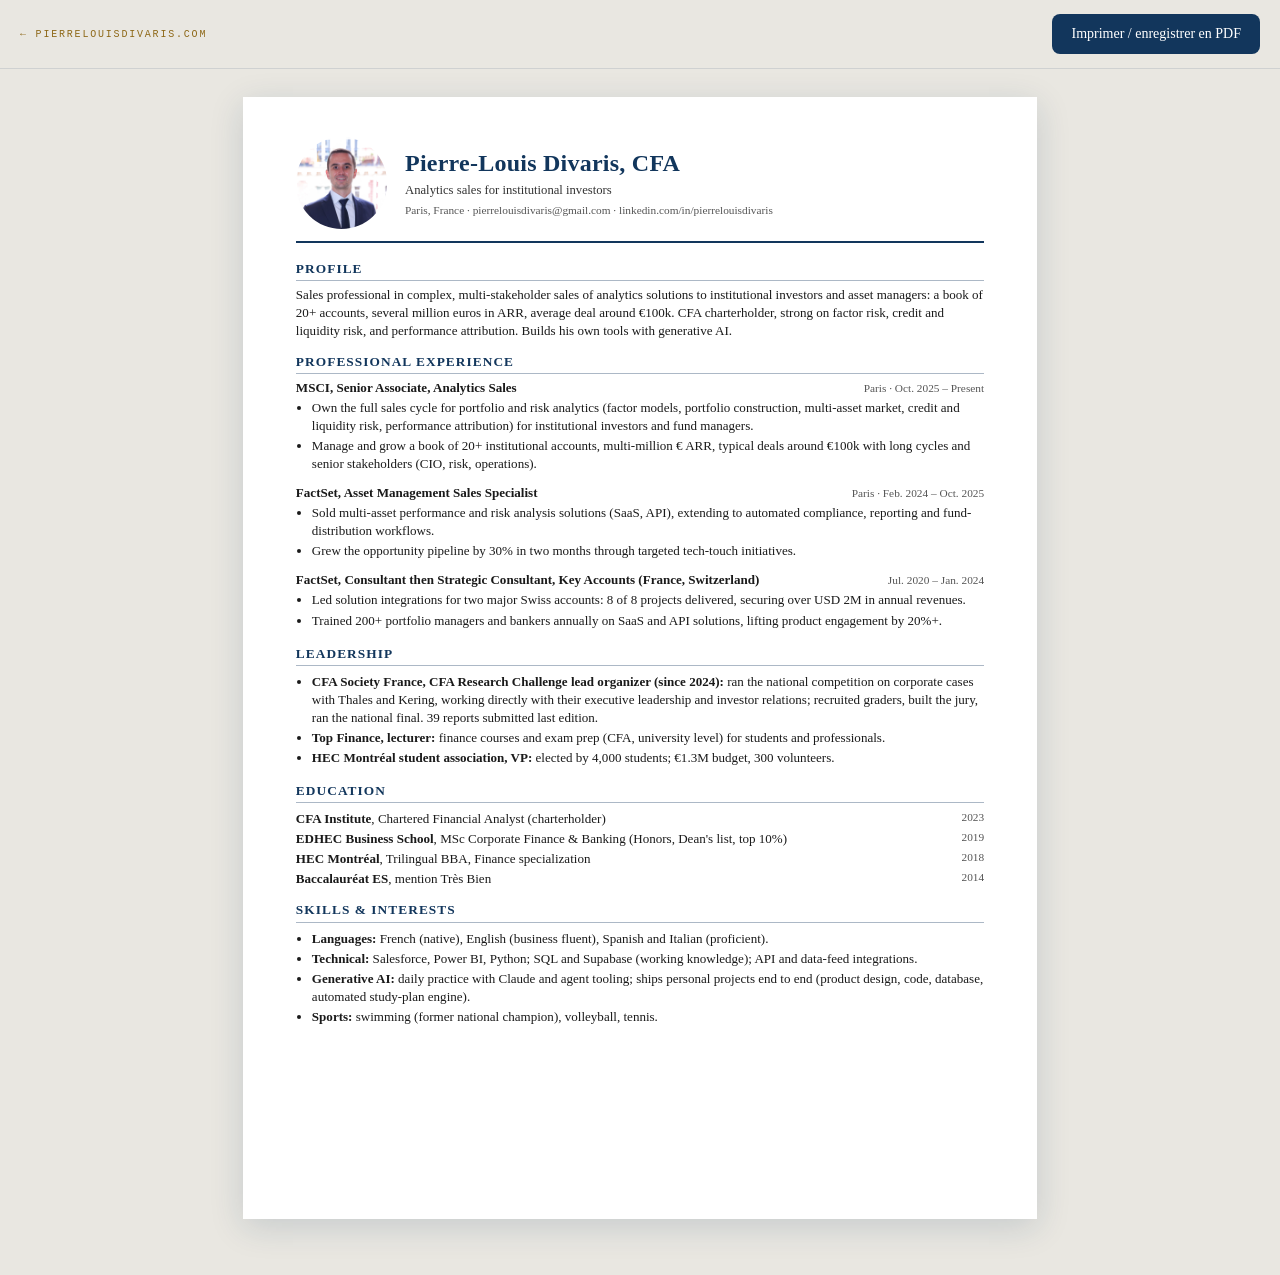
==== cv.html @ 343b6388 "Boîte de contact, CV en HTML, retrait de la carte HEC - Les trois boutons « M'écrire » / « Me contac" ====
<!DOCTYPE html>
<html lang="en">
<head>
<meta charset="utf-8">
<meta name="viewport" content="width=device-width, initial-scale=1">
<title>Pierre-Louis Divaris, CFA — CV</title>
<meta name="description" content="CV of Pierre-Louis Divaris, CFA — analytics sales for institutional investors. MSCI, FactSet, Kepler Cheuvreux, Crédit Agricole CIB.">
<link rel="canonical" href="https://pierrelouisdivaris.com/cv.html">
<meta name="theme-color" content="#12365c">
<link rel="icon" href="assets/img/favicon.svg" type="image/svg+xml">
<style>
/* ============================================================
   Feuille A4 imprimable. Volontairement en Georgia et sans
   fioriture : un CV doit rester lisible par les robots des
   cabinets de recrutement, pas seulement par un humain.
   ============================================================ */

* { box-sizing: border-box; }

body {
  margin: 0;
  background: #E9E7E1;
  font-family: Georgia, 'Times New Roman', serif;
  -webkit-font-smoothing: antialiased;
}

/* ---- Barre d'action : écran seulement ---- */
.bar {
  position: sticky;
  top: 0;
  z-index: 5;
  display: flex;
  align-items: center;
  justify-content: space-between;
  gap: 16px;
  flex-wrap: wrap;
  padding: 14px 20px;
  background: rgba(233, 231, 225, .93);
  backdrop-filter: blur(8px);
  border-bottom: 1px solid rgba(18, 54, 92, .12);
}
.bar a.back {
  font-family: ui-monospace, Menlo, monospace;
  font-size: 10px;
  letter-spacing: .18em;
  text-transform: uppercase;
  color: #8E6817;
  text-decoration: none;
}
.bar a.back:hover { color: #B8862B; }
.bar button {
  font-family: Georgia, serif;
  font-size: 14px;
  padding: 9px 18px;
  min-height: 40px;
  border: 1px solid rgba(18, 54, 92, .25);
  border-radius: 8px;
  background: #12365c;
  color: #fff;
  cursor: pointer;
}
.bar button:hover { background: #0d2743; }
.bar button:focus-visible { outline: none; box-shadow: 0 0 0 3px rgba(184, 134, 43, .4); }

.sheet-wrap { padding: 28px 16px 56px; display: flex; justify-content: center; }

.page {
  width: 8.27in;
  min-height: 11.69in;
  background: #fff;
  box-shadow: 0 8px 32px rgba(18, 54, 92, .16);
  padding: 0.42in 0.55in;
  color: #1a1a1a;
  font-size: 9.8pt;
  line-height: 1.38;
  display: flex;
  flex-direction: column;
}

.head { display: flex; align-items: center; gap: 18px; padding-bottom: 12px; border-bottom: 2px solid #12365c; margin-bottom: 6px; }
.head img { width: 0.95in; height: 0.95in; object-fit: cover; border-radius: 50%; flex: none; }
.name { font-size: 18pt; font-weight: 700; letter-spacing: .01em; color: #12365c; }
.tagline { font-size: 9.5pt; color: #333; margin-top: 2px; }
.contact { font-size: 8.5pt; color: #555; margin-top: 3px; }
.contact a { color: #555; text-decoration: none; }
.contact a:hover { color: #12365c; }

h2 {
  font-size: 10pt;
  font-weight: 700;
  text-transform: uppercase;
  letter-spacing: .08em;
  color: #12365c;
  border-bottom: 1px solid rgba(18, 54, 92, .35);
  padding-bottom: 2px;
  margin: 13px 0 5px;
}
h2:first-of-type { margin-top: 11px; }

p { margin: 0; }
ul { margin: 2px 0 0; padding-left: 16px; }
li { margin-bottom: 2px; }
.role { display: flex; justify-content: space-between; align-items: baseline; gap: 12px; }
.role + .role, .job { margin-top: 9px; }
.role .what { font-weight: 700; }
.role .when { font-size: 8.5pt; color: #555; white-space: nowrap; }
.edu { display: flex; justify-content: space-between; gap: 12px; margin-top: 2px; }
.edu:first-of-type { margin-top: 0; }
.edu .when { font-size: 8.5pt; color: #555; white-space: nowrap; }
b { font-weight: 700; }

/* ---- Petits écrans : la feuille A4 ne rentre pas, on la laisse respirer ---- */
@media (max-width: 900px) {
  .sheet-wrap { padding: 16px 10px 40px; }
  .page { width: 100%; min-height: 0; padding: 26px 20px; font-size: 11px; }
  .name { font-size: 22px; }
  .head { gap: 14px; }
  .head img { width: 68px; height: 68px; }
  h2 { font-size: 12px; }
  .role, .edu { flex-direction: column; gap: 0; }
  .role .when, .edu .when { font-size: 10px; }
}

/* ---- Impression : la feuille seule, sans ombre ni barre ---- */
@page { size: A4; margin: 0; }
@media print {
  body { background: #fff; }
  .bar { display: none; }
  .sheet-wrap { padding: 0; }
  .page { width: auto; min-height: 0; box-shadow: none; padding: 0.42in 0.55in; font-size: 9.8pt; }
  .role, .edu { flex-direction: row; gap: 12px; }
  a { color: inherit; }
}
</style>
</head>
<body>

<div class="bar">
  <a class="back" href="index.html">← pierrelouisdivaris.com</a>
  <button type="button" id="print">Imprimer / enregistrer en PDF</button>
</div>

<div class="sheet-wrap">
<main class="page">

  <header class="head">
    <img src="assets/img/pierre-louis-divaris.jpg" width="800" height="800" alt="Pierre-Louis Divaris">
    <div>
      <div class="name">Pierre-Louis Divaris, CFA</div>
      <div class="tagline">Analytics sales for institutional investors</div>
      <div class="contact">Paris, France · <a href="mailto:pierrelouisdivaris@gmail.com">pierrelouisdivaris@gmail.com</a> · <a href="https://www.linkedin.com/in/pierrelouisdivaris/" rel="noopener">linkedin.com/in/pierrelouisdivaris</a></div>
    </div>
  </header>

  <h2>Profile</h2>
  <p>Sales professional in complex, multi-stakeholder sales of analytics solutions to institutional investors and asset managers: a book of 20+ accounts, several million euros in ARR, average deal around €100k. CFA charterholder, strong on factor risk, credit and liquidity risk, and performance attribution. Builds his own tools with generative AI.</p>

  <h2>Professional Experience</h2>

  <div class="role">
    <span class="what">MSCI, Senior Associate, Analytics Sales</span>
    <span class="when">Paris · Oct. 2025 – Present</span>
  </div>
  <ul>
    <li>Own the full sales cycle for portfolio and risk analytics (factor models, portfolio construction, multi-asset market, credit and liquidity risk, performance attribution) for institutional investors and fund managers.</li>
    <li>Manage and grow a book of 20+ institutional accounts, multi-million € ARR, typical deals around €100k with long cycles and senior stakeholders (CIO, risk, operations).</li>
  </ul>

  <div class="role job">
    <span class="what">FactSet, Asset Management Sales Specialist</span>
    <span class="when">Paris · Feb. 2024 – Oct. 2025</span>
  </div>
  <ul>
    <li>Sold multi-asset performance and risk analysis solutions (SaaS, API), extending to automated compliance, reporting and fund-distribution workflows.</li>
    <li>Grew the opportunity pipeline by 30% in two months through targeted tech-touch initiatives.</li>
  </ul>

  <div class="role job">
    <span class="what">FactSet, Consultant then Strategic Consultant, Key Accounts (France, Switzerland)</span>
    <span class="when">Jul. 2020 – Jan. 2024</span>
  </div>
  <ul>
    <li>Led solution integrations for two major Swiss accounts: 8 of 8 projects delivered, securing over USD 2M in annual revenues.</li>
    <li>Trained 200+ portfolio managers and bankers annually on SaaS and API solutions, lifting product engagement by 20%+.</li>
  </ul>

  <h2>Leadership</h2>
  <ul>
    <li><b>CFA Society France, CFA Research Challenge lead organizer (since 2024):</b> ran the national competition on corporate cases with Thales and Kering, working directly with their executive leadership and investor relations; recruited graders, built the jury, ran the national final. 39 reports submitted last edition.</li>
    <li><b>Top Finance, lecturer:</b> finance courses and exam prep (CFA, university level) for students and professionals.</li>
    <li><b>HEC Montréal student association, VP:</b> elected by 4,000 students; €1.3M budget, 300 volunteers.</li>
  </ul>

  <h2>Education</h2>
  <div class="edu"><span><b>CFA Institute</b>, Chartered Financial Analyst (charterholder)</span><span class="when">2023</span></div>
  <div class="edu"><span><b>EDHEC Business School</b>, MSc Corporate Finance &amp; Banking (Honors, Dean's list, top 10%)</span><span class="when">2019</span></div>
  <div class="edu"><span><b>HEC Montréal</b>, Trilingual BBA, Finance specialization</span><span class="when">2018</span></div>
  <div class="edu"><span><b>Baccalauréat ES</b>, mention Très Bien</span><span class="when">2014</span></div>

  <h2>Skills &amp; Interests</h2>
  <ul>
    <li><b>Languages:</b> French (native), English (business fluent), Spanish and Italian (proficient).</li>
    <li><b>Technical:</b> Salesforce, Power BI, Python; SQL and Supabase (working knowledge); API and data-feed integrations.</li>
    <li><b>Generative AI:</b> daily practice with Claude and agent tooling; ships personal projects end to end (product design, code, database, automated study-plan engine).</li>
    <li><b>Sports:</b> swimming (former national champion), volleyball, tennis.</li>
  </ul>

</main>
</div>

<script>
  document.getElementById('print').addEventListener('click', function () { window.print(); });
</script>
</body>
</html>
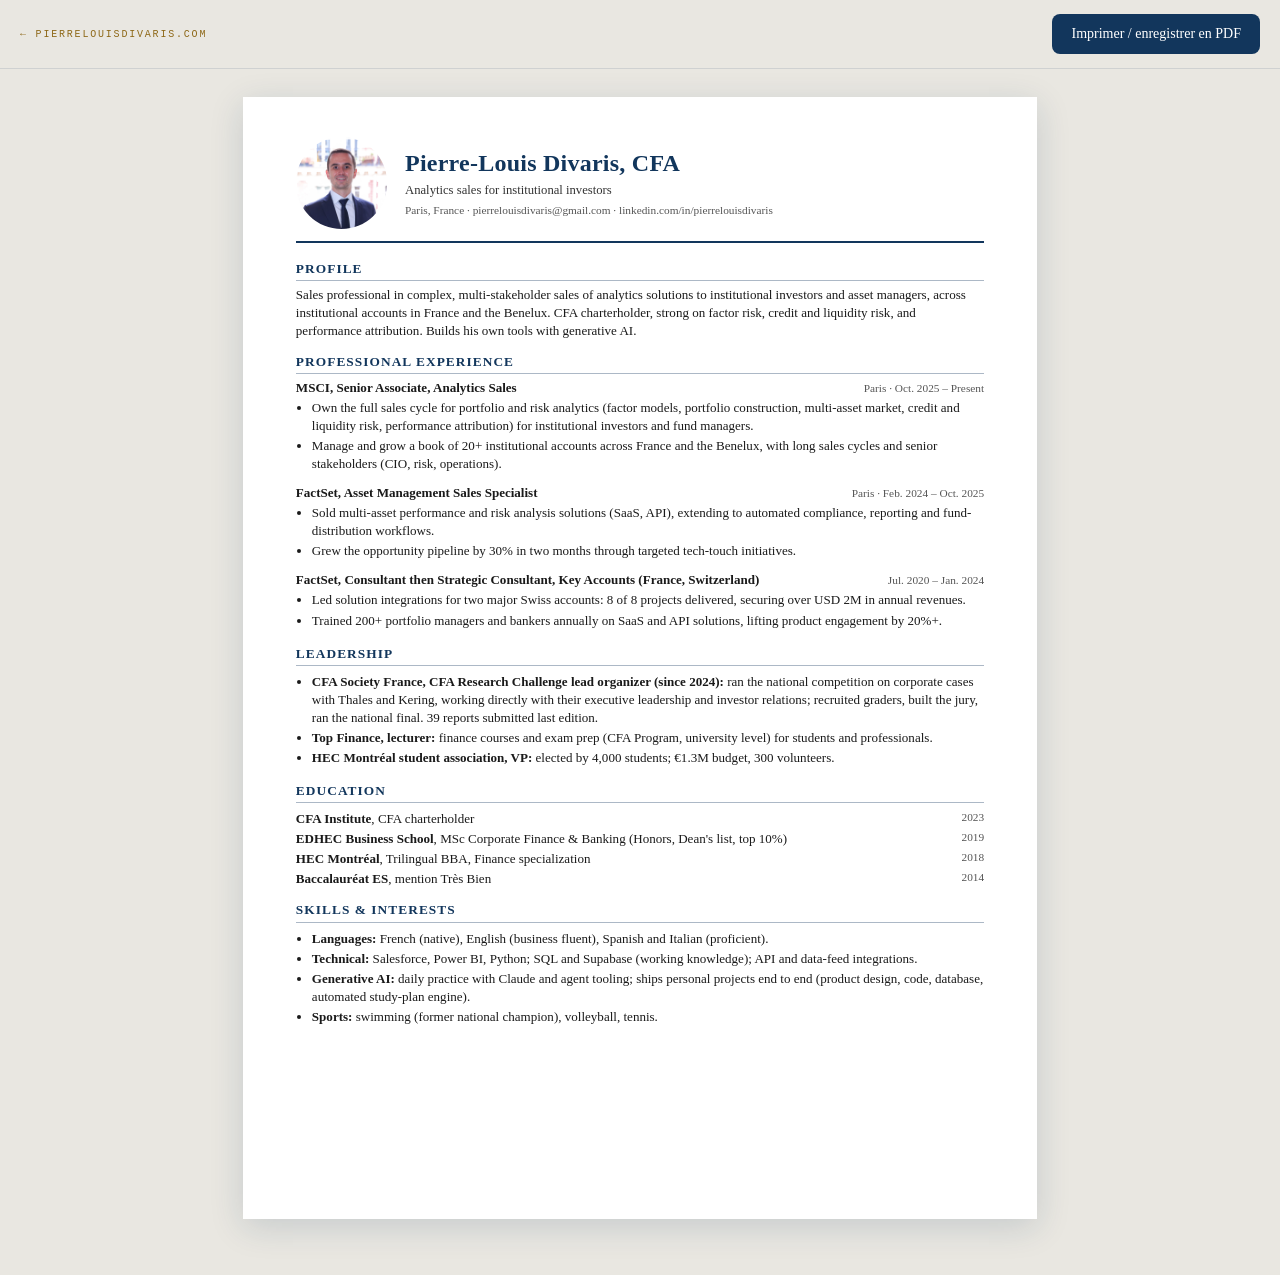
==== commit 18c89879: "Conformité employeur et marque CFA, CV interactif, fusion carte IA Compliance MSCI — plus aucune don" ====
--- a/cv.html
+++ b/cv.html
@@ -153,7 +153,7 @@
   </header>
 
   <h2>Profile</h2>
-  <p>Sales professional in complex, multi-stakeholder sales of analytics solutions to institutional investors and asset managers: a book of 20+ accounts, several million euros in ARR, average deal around €100k. CFA charterholder, strong on factor risk, credit and liquidity risk, and performance attribution. Builds his own tools with generative AI.</p>
+  <p>Sales professional in complex, multi-stakeholder sales of analytics solutions to institutional investors and asset managers, across institutional accounts in France and the Benelux. CFA charterholder, strong on factor risk, credit and liquidity risk, and performance attribution. Builds his own tools with generative AI.</p>
 
   <h2>Professional Experience</h2>
 
@@ -163,7 +163,7 @@
   </div>
   <ul>
     <li>Own the full sales cycle for portfolio and risk analytics (factor models, portfolio construction, multi-asset market, credit and liquidity risk, performance attribution) for institutional investors and fund managers.</li>
-    <li>Manage and grow a book of 20+ institutional accounts, multi-million € ARR, typical deals around €100k with long cycles and senior stakeholders (CIO, risk, operations).</li>
+    <li>Manage and grow a book of 20+ institutional accounts across France and the Benelux, with long sales cycles and senior stakeholders (CIO, risk, operations).</li>
   </ul>
 
   <div class="role job">
@@ -187,12 +187,12 @@
   <h2>Leadership</h2>
   <ul>
     <li><b>CFA Society France, CFA Research Challenge lead organizer (since 2024):</b> ran the national competition on corporate cases with Thales and Kering, working directly with their executive leadership and investor relations; recruited graders, built the jury, ran the national final. 39 reports submitted last edition.</li>
-    <li><b>Top Finance, lecturer:</b> finance courses and exam prep (CFA, university level) for students and professionals.</li>
+    <li><b>Top Finance, lecturer:</b> finance courses and exam prep (CFA Program, university level) for students and professionals.</li>
     <li><b>HEC Montréal student association, VP:</b> elected by 4,000 students; €1.3M budget, 300 volunteers.</li>
   </ul>
 
   <h2>Education</h2>
-  <div class="edu"><span><b>CFA Institute</b>, Chartered Financial Analyst (charterholder)</span><span class="when">2023</span></div>
+  <div class="edu"><span><b>CFA Institute</b>, CFA charterholder</span><span class="when">2023</span></div>
   <div class="edu"><span><b>EDHEC Business School</b>, MSc Corporate Finance &amp; Banking (Honors, Dean's list, top 10%)</span><span class="when">2019</span></div>
   <div class="edu"><span><b>HEC Montréal</b>, Trilingual BBA, Finance specialization</span><span class="when">2018</span></div>
   <div class="edu"><span><b>Baccalauréat ES</b>, mention Très Bien</span><span class="when">2014</span></div>
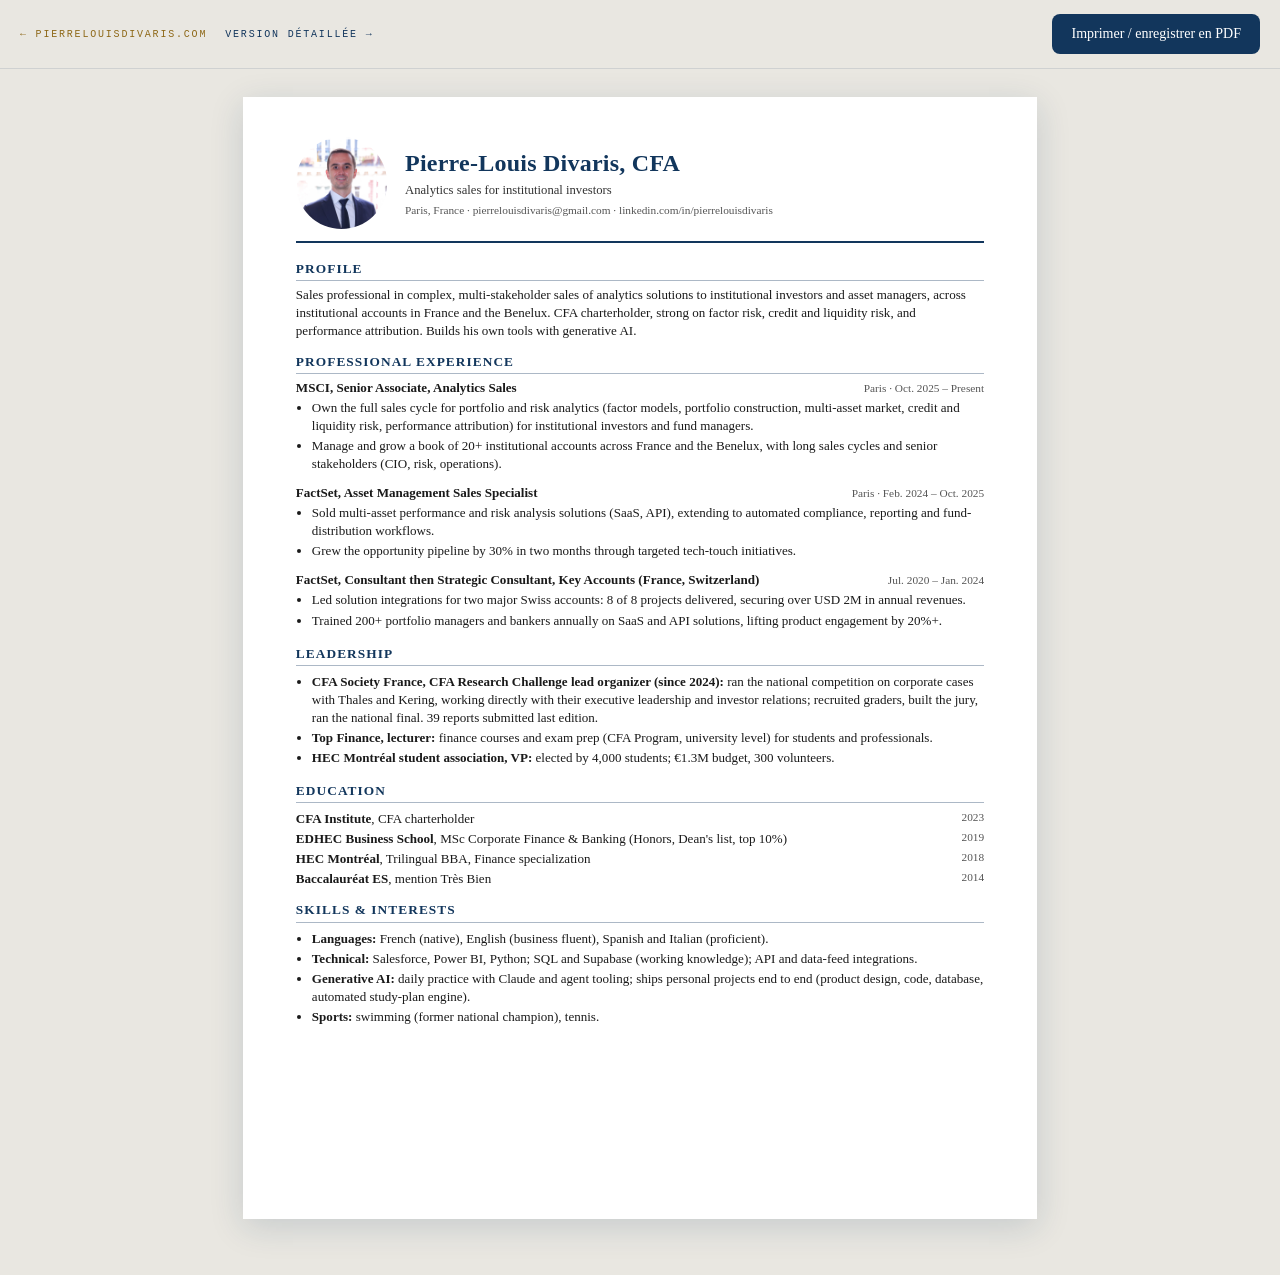
==== commit fe9e6e2f: "Ajoute fiche.html, le parcours en fiche de fonds Nouvelle page : le CV présenté comme une fiche de f" ====
--- a/cv.html
+++ b/cv.html
@@ -48,6 +48,9 @@
   text-decoration: none;
 }
 .bar a.back:hover { color: #B8862B; }
+.bar-left { display: flex; gap: 18px; flex-wrap: wrap; align-items: center; }
+.bar a.alt { color: #12365c; }
+.bar a.alt:hover { color: #B8862B; }
 .bar button {
   font-family: Georgia, serif;
   font-size: 14px;
@@ -136,7 +139,10 @@
 <body>
 
 <div class="bar">
-  <a class="back" href="index.html">← pierrelouisdivaris.com</a>
+  <div class="bar-left">
+    <a class="back" href="index.html">← pierrelouisdivaris.com</a>
+    <a class="back alt" href="fiche.html">Version détaillée →</a>
+  </div>
   <button type="button" id="print">Imprimer / enregistrer en PDF</button>
 </div>
 
@@ -202,7 +208,7 @@
     <li><b>Languages:</b> French (native), English (business fluent), Spanish and Italian (proficient).</li>
     <li><b>Technical:</b> Salesforce, Power BI, Python; SQL and Supabase (working knowledge); API and data-feed integrations.</li>
     <li><b>Generative AI:</b> daily practice with Claude and agent tooling; ships personal projects end to end (product design, code, database, automated study-plan engine).</li>
-    <li><b>Sports:</b> swimming (former national champion), volleyball, tennis.</li>
+    <li><b>Sports:</b> swimming (former national champion), tennis.</li>
   </ul>
 
 </main>
